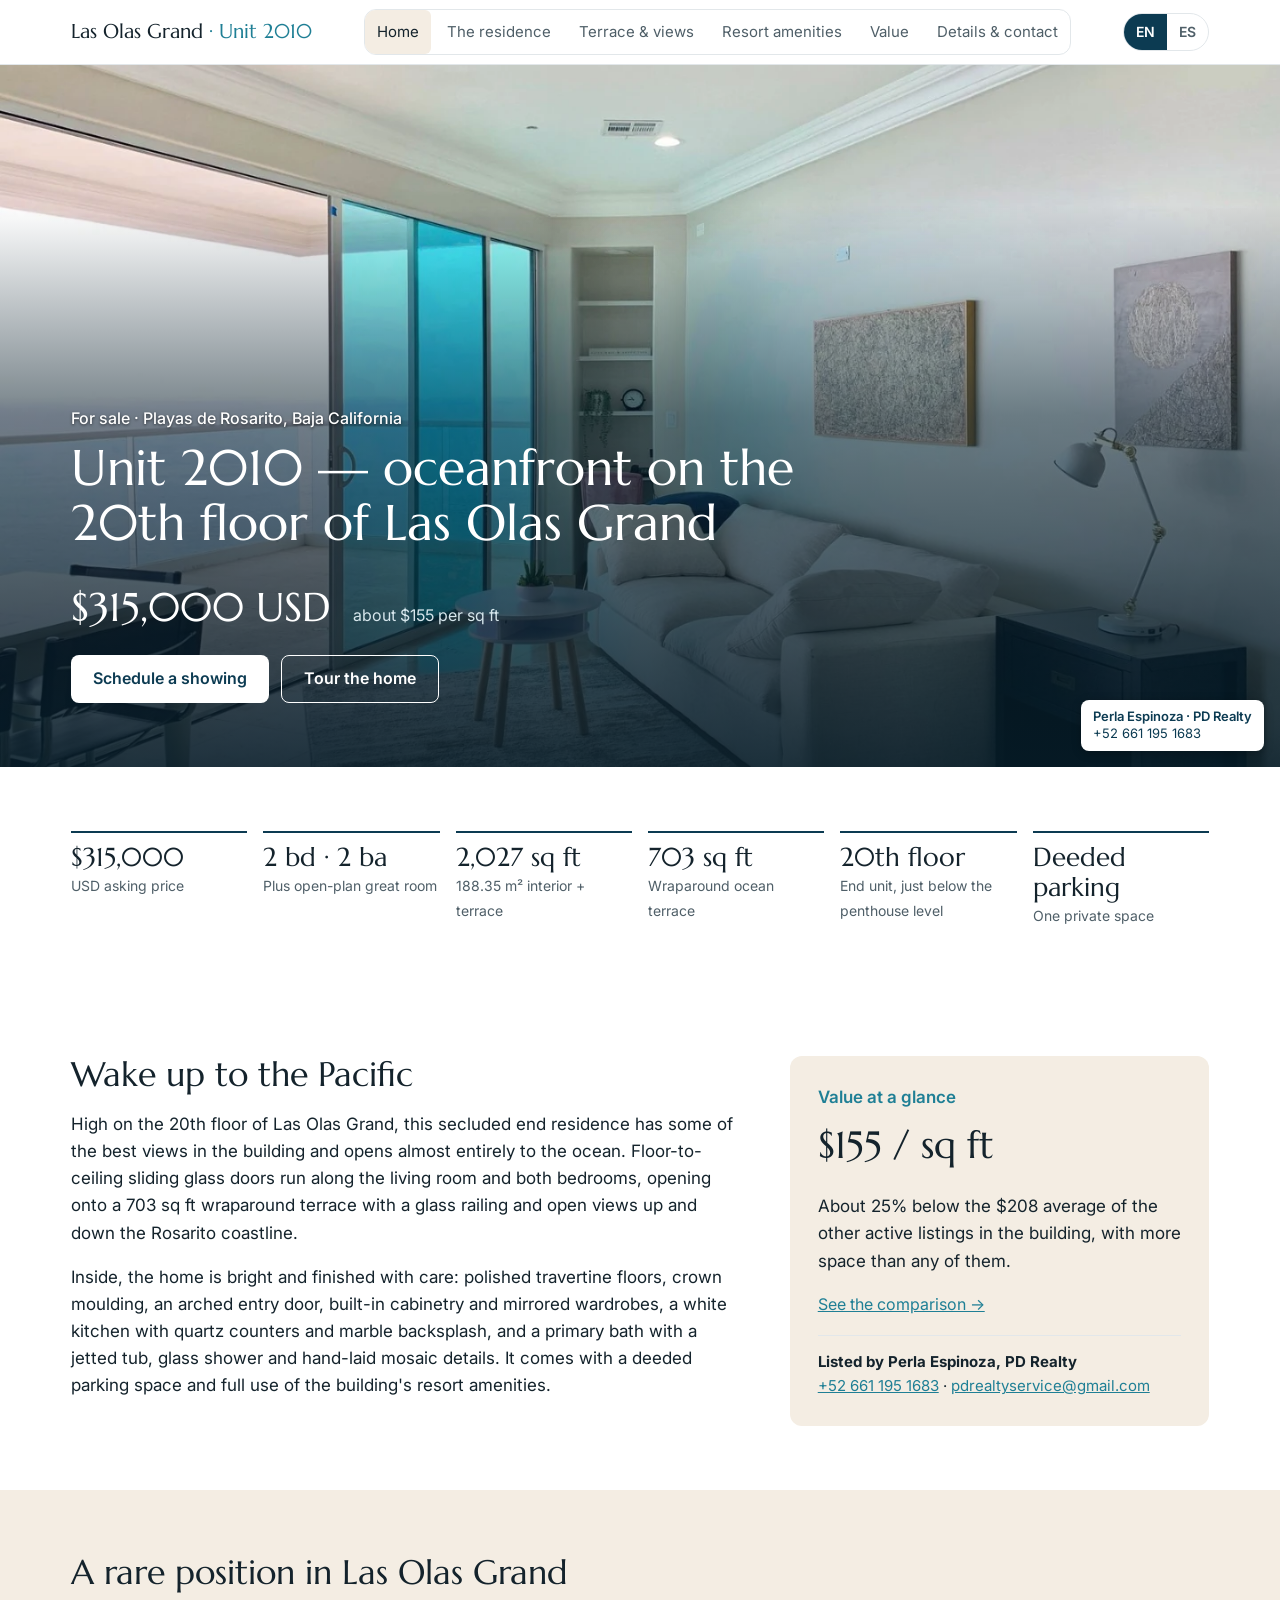
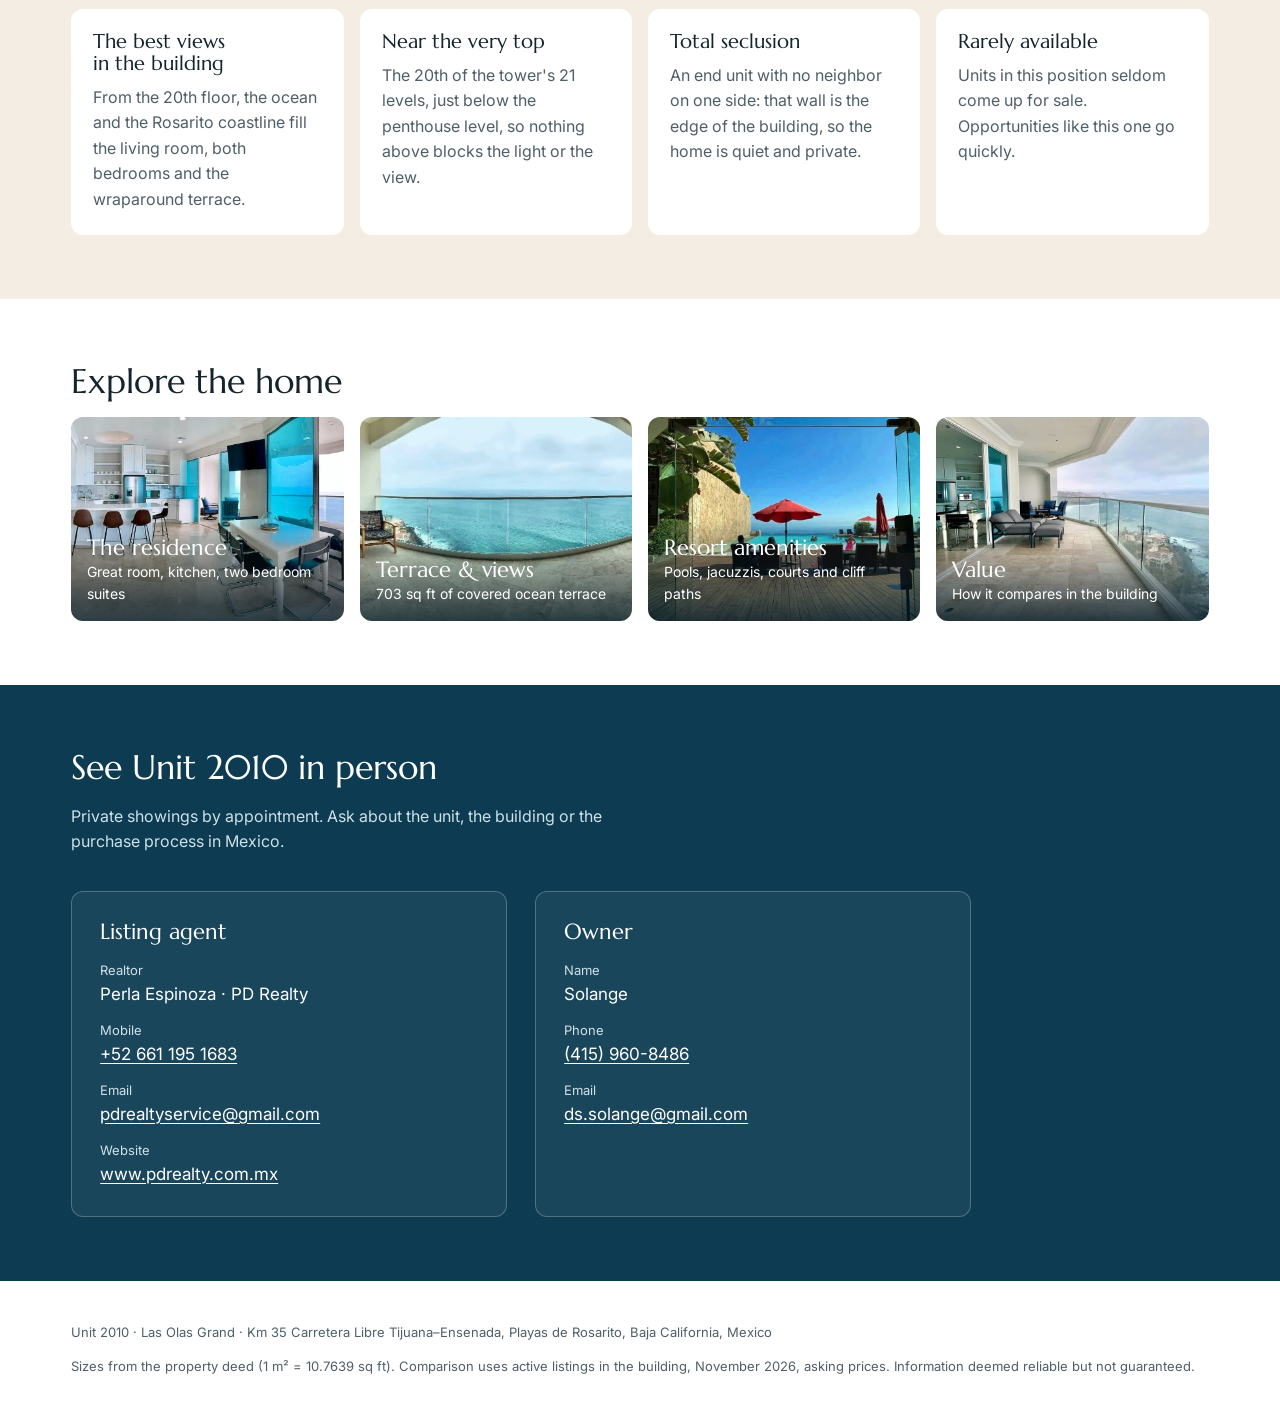
==== index.html @ a1545517 "Baseline: audited website, responsive design, galleries and SEO" ====
<!DOCTYPE html>
<html lang="en"><head><meta charset="utf-8"><meta name="viewport" content="width=device-width,initial-scale=1">
<title>Rosarito Oceanfront Condo for Sale | Las Olas Grand Unit 2010</title>
<meta name="description" content="Oceanfront condo for sale in Playas de Rosarito, Baja California. Unit 2010 has 2 bedrooms, 2 baths, and a 703 sq ft wraparound terrace. Asking $315,000 USD.">
<link rel="canonical" href="https://lasolasgrand2010.com/">
<link rel="alternate" hreflang="en" href="https://lasolasgrand2010.com/">
<link rel="alternate" hreflang="es" href="https://lasolasgrand2010.com/index-es.html">
<link rel="alternate" hreflang="x-default" href="https://lasolasgrand2010.com/">
<meta property="og:type" content="website">
<meta property="og:title" content="Rosarito Oceanfront Condo for Sale | Las Olas Grand Unit 2010">
<meta property="og:description" content="Oceanfront condo for sale in Playas de Rosarito, Baja California. Unit 2010 has 2 bedrooms, 2 baths, and a 703 sq ft wraparound terrace. Asking $315,000 USD.">
<meta property="og:url" content="https://lasolasgrand2010.com/">
<meta property="og:image" content="https://lasolasgrand2010.com/images/img_4748.jpg">
<meta property="og:image:width" content="1600">
<meta property="og:image:height" content="1200">
<meta property="og:image:alt" content="Living room with floor-to-ceiling sliding doors opening to the ocean terrace">
<meta property="og:locale" content="en_US">
<meta property="og:locale:alternate" content="es_MX">
<meta name="twitter:card" content="summary_large_image">
<meta name="twitter:title" content="Rosarito Oceanfront Condo for Sale | Las Olas Grand Unit 2010">
<meta name="twitter:description" content="Oceanfront condo for sale in Playas de Rosarito, Baja California. Unit 2010 has 2 bedrooms, 2 baths, and a 703 sq ft wraparound terrace. Asking $315,000 USD.">
<meta name="twitter:image" content="https://lasolasgrand2010.com/images/img_4748.jpg">
<meta name="twitter:image:alt" content="Living room with floor-to-ceiling sliding doors opening to the ocean terrace">
<script type="application/ld+json">
{
  "@context": "https://schema.org",
  "@graph": [
    {
      "@type": "RealEstateListing",
      "url": "https://lasolasgrand2010.com/",
      "inLanguage": "en",
      "name": "Rosarito Oceanfront Condo for Sale | Las Olas Grand Unit 2010",
      "description": "Oceanfront condo for sale in Playas de Rosarito, Baja California. Unit 2010 has 2 bedrooms, 2 baths, and a 703 sq ft wraparound terrace. Asking $315,000 USD.",
      "image": "https://lasolasgrand2010.com/images/img_4748.jpg",
      "about": {
        "@id": "https://lasolasgrand2010.com/#unit-2010"
      },
      "mainEntity": {
        "@id": "https://lasolasgrand2010.com/#sale-offer"
      }
    },
    {
      "@type": "Apartment",
      "@id": "https://lasolasgrand2010.com/#unit-2010",
      "name": "Las Olas Grand · Unit 2010",
      "address": {
        "@type": "PostalAddress",
        "streetAddress": "Km 35, Carretera Libre Tijuana–Ensenada",
        "addressLocality": "Playas de Rosarito",
        "addressRegion": "Baja California",
        "addressCountry": "MX"
      },
      "numberOfBedrooms": 2,
      "numberOfBathroomsTotal": 2,
      "floorLevel": "20",
      "image": "https://lasolasgrand2010.com/images/img_4748.jpg"
    },
    {
      "@type": "Offer",
      "@id": "https://lasolasgrand2010.com/#sale-offer",
      "price": 315000,
      "priceCurrency": "USD",
      "itemOffered": {
        "@id": "https://lasolasgrand2010.com/#unit-2010"
      }
    }
  ]
}
</script>
<link rel="preconnect" href="https://fonts.googleapis.com"><link rel="preconnect" href="https://fonts.gstatic.com" crossorigin>
<link href="https://fonts.googleapis.com/css2?family=Marcellus&family=Inter:wght@400;500;600&display=swap" rel="stylesheet">
<link rel="stylesheet" href="style.css"></head><body>
<header class="top"><div class="wrap bar"><a class="brand" href="index.html">Las Olas Grand <b>· Unit 2010</b></a>
<nav class="scroll"><a href="index.html" aria-current=page>Home</a><a href="residence.html">The residence</a><a href="terrace.html">Terrace & views</a><a href="resort.html">Resort amenities</a><a href="value.html">Value</a><a href="details.html">Details & contact</a></nav><div class="lang"><span aria-current="true">EN</span><a href="index-es.html" lang="es" hreflang="es">ES</a></div></div></header>
<main><section class="hero"><picture><source type="image/webp" srcset="images/responsive/img_4748-768.webp 768w, images/responsive/img_4748-1040.webp 1040w, images/responsive/img_4748-1440.webp 1440w, images/responsive/img_4748-1600.webp 1600w" sizes="max(100vw, min(104vh, 960px))"><img src="images/img_4748.jpg" alt="Living room with floor-to-ceiling sliding doors opening to the ocean terrace" width="1600" height="1200" fetchpriority="high"></picture>
<a class="badge" href="tel:+526611951683"><b>Perla Espinoza · PD Realty</b><span>+52 661 195 1683</span></a>
<div class="wrap htext"><p class="kicker">For sale · Playas de Rosarito, Baja California</p>
<h1>Unit 2010 — oceanfront on the 20th floor of Las Olas Grand</h1><p class="price">$315,000 USD <span>about $155 per sq ft</span></p>
<p class="cta"><a class="btn" href="#contact">Schedule a showing</a><a class="btn ghost" href="residence.html">Tour the home</a></p></div></section>
<section class="band"><div class="wrap"><div class="facts">
<div><b>$315,000</b><span>USD asking price</span></div><div><b>2 bd · 2 ba</b><span>Plus open-plan great room</span></div>
<div><b>2,027 sq ft</b><span>188.35 m² interior + terrace</span></div><div><b>703 sq ft</b><span>Wraparound ocean terrace</span></div>
<div><b>20th floor</b><span>End unit, just below the penthouse level</span></div><div><b>Deeded parking</b><span>One private space</span></div></div></div></section>
<section class="band"><div class="wrap two"><div><h2>Wake up to the Pacific</h2>
<p>High on the 20th floor of Las Olas Grand, this secluded end residence has some of the best views in the building and opens almost entirely to the ocean. Floor-to-ceiling sliding glass doors run along the living room and both bedrooms, opening onto a 703 sq ft wraparound terrace with a glass railing and open views up and down the Rosarito coastline.</p>
<p>Inside, the home is bright and finished with care: polished travertine floors, crown moulding, an arched entry door, built-in cabinetry and mirrored wardrobes, a white kitchen with quartz counters and marble backsplash, and a primary bath with a jetted tub, glass shower and hand-laid mosaic details. It comes with a deeded parking space and full use of the building's resort amenities.</p></div>
<aside class="value"><p class="k">Value at a glance</p><p class="big">$155 / sq ft</p><p>About 25% below the $208 average of the other active listings in the building, with more space than any of them.</p><a href="value.html">See the comparison →</a><p class="agent"><b>Listed by Perla Espinoza, PD Realty</b><br><a href="tel:+526611951683">+52 661 195 1683</a> · <a href="mailto:pdrealtyservice@gmail.com">pdrealtyservice@gmail.com</a></p></aside></div></section>
<section class="band alt"><div class="wrap"><h2>A rare position in Las Olas Grand</h2><div class="hl">
<article><h3>The best views in the building</h3><p>From the 20th floor, the ocean and the Rosarito coastline fill the living room, both bedrooms and the wraparound terrace.</p></article>
<article><h3>Near the very top</h3><p>The 20th of the tower's 21 levels, just below the penthouse level, so nothing above blocks the light or the view.</p></article>
<article><h3>Total seclusion</h3><p>An end unit with no neighbor on one side: that wall is the edge of the building, so the home is quiet and private.</p></article>
<article><h3>Rarely available</h3><p>Units in this position seldom come up for sale. Opportunities like this one go quickly.</p></article></div></div></section>
<section class="band"><div class="wrap"><h2>Explore the home</h2><div class="tiles">
<a class="tile" href="residence.html"><picture><source type="image/webp" srcset="images/responsive/airbnb-great-room-panorama-400.webp 400w, images/responsive/airbnb-great-room-panorama-768.webp 768w, images/responsive/airbnb-great-room-panorama-1040.webp 1040w, images/responsive/airbnb-great-room-panorama-1400.webp 1400w" sizes="(min-width: 1155px) calc((min(92vw, calc(1240px - 8vw)) - 48px) / 4 * 1.85), (min-width: 866px) calc((92vw - 32px) / 3 * 1.85), (min-width: 577px) calc((92vw - 16px) / 2 * 1.85), (max-width: 400px) calc((100vw - 32px) * 1.85), calc(92vw * 1.85)"><img src="images/airbnb-great-room-panorama.jpg" alt="" loading="lazy"></picture><span><b>The residence</b>Great room, kitchen, two bedroom suites</span></a>
<a class="tile" href="terrace.html"><picture><source type="image/webp" srcset="images/responsive/img_4654-400.webp 400w, images/responsive/img_4654-768.webp 768w, images/responsive/img_4654-1040.webp 1040w, images/responsive/img_4654-1440.webp 1440w" sizes="(min-width: 1155px) calc((min(92vw, calc(1240px - 8vw)) - 48px) / 4 * 1.85), (min-width: 866px) calc((92vw - 32px) / 3 * 1.85), (min-width: 577px) calc((92vw - 16px) / 2 * 1.85), (max-width: 400px) calc((100vw - 32px) * 1.85), calc(92vw * 1.85)"><img src="images/img_4654.jpg" alt="" loading="lazy"></picture><span><b>Terrace & views</b>703 sq ft of covered ocean terrace</span></a>
<a class="tile" href="resort.html"><picture><source type="image/webp" srcset="images/responsive/airbnb-pool-deck-400.webp 400w, images/responsive/airbnb-pool-deck-768.webp 768w, images/responsive/airbnb-pool-deck-1040.webp 1040w" sizes="auto, (min-width: 1155px) calc((min(92vw, calc(1240px - 8vw)) - 48px) / 4), (min-width: 866px) calc((92vw - 32px) / 3), (min-width: 577px) calc((92vw - 16px) / 2), (max-width: 400px) calc(100vw - 32px), 92vw"><img src="images/airbnb-pool-deck.jpg" alt="" loading="lazy"></picture><span><b>Resort amenities</b>Pools, jacuzzis, courts and cliff paths</span></a>
<a class="tile" href="value.html"><picture><source type="image/webp" srcset="images/responsive/img_4767-400.webp 400w, images/responsive/img_4767-768.webp 768w, images/responsive/img_4767-1040.webp 1040w" sizes="auto, (min-width: 1155px) calc((min(92vw, calc(1240px - 8vw)) - 48px) / 4), (min-width: 866px) calc((92vw - 32px) / 3), (min-width: 577px) calc((92vw - 16px) / 2), (max-width: 400px) calc(100vw - 32px), 92vw"><img src="images/img_4767.jpg" alt="" loading="lazy"></picture><span><b>Value</b>How it compares in the building</span></a></div></div></section></main>
<section class="band contact" id="contact" aria-labelledby="contact-title"><div class="wrap cbox">
<div><h2 id="contact-title">See Unit 2010 in person</h2><p>Private showings by appointment. Ask about the unit, the building or the purchase process in Mexico.</p></div>
<div class="who"><div class="cards"><h3 class="role">Listing agent</h3><p><span>Realtor</span>Perla Espinoza · PD Realty</p><p><span>Mobile</span><a href="tel:+526611951683">+52 661 195 1683</a></p>
<p><span>Email</span><a href="mailto:pdrealtyservice@gmail.com?subject=Las%20Olas%20Grand%20Unit%202010">pdrealtyservice@gmail.com</a></p><p><span>Website</span><a href="https://www.pdrealty.com.mx">www.pdrealty.com.mx</a></p></div>
<div class="cards"><h3 class="role">Owner</h3><p><span>Name</span>Solange</p><p><span>Phone</span><a href="tel:+14159608486">(415) 960-8486</a></p>
<p><span>Email</span><a href="mailto:ds.solange@gmail.com?subject=Las%20Olas%20Grand%20Unit%202010">ds.solange@gmail.com</a></p></div></div></div></section>
<footer class="foot"><div class="wrap"><p>Unit 2010 · Las Olas Grand · Km 35 Carretera Libre Tijuana–Ensenada, Playas de Rosarito, Baja California, Mexico</p>
<p>Sizes from the property deed (1 m² = 10.7639 sq ft). Comparison uses active listings in the building, November 2026, asking prices. Information deemed reliable but not guaranteed.</p></div></footer>
<div class="lb" id="lb" hidden><button class="x" aria-label="Close">×</button><button class="prev" aria-label="Previous photo">‹</button>
<figure><img alt=""><figcaption></figcaption></figure><button class="next" aria-label="Next photo">›</button></div>
<script src="site.js"></script></body></html>
---- style.css ----
/* VOICE calm coastal luxury · IDEA a printed resort brochure · PICTURE the owner's photos, full bleed
   COLOUR white, Pacific ink #0c3b52, sand #e8dccb, sea accent #1f7f95 · TYPE Marcellus + Inter · LAYOUT bands, galleries */
:root{color-scheme:light dark;--bg:light-dark(#fff,#0b1820);--ink:light-dark(#14232c,#e9eef0);--mute:light-dark(#4f5f68,#a9b8bf);
--deep:#0c3b52;--sea:light-dark(#1f7f95,#5fc0d4);--sand:light-dark(#f4ede3,#13262f);--line:light-dark(#e2e7ea,#23353f)}
:root[data-theme=light]{color-scheme:light}:root[data-theme=dark]{color-scheme:dark}
*{box-sizing:border-box;min-width:0}
body{margin:0;background:var(--bg);color:var(--ink);font:16px/1.6 Inter,system-ui,sans-serif;overflow-x:clip}
h1,h2,h3{font-family:Marcellus,Georgia,serif;font-weight:400;line-height:1.1;text-wrap:balance;margin:0 0 .5em}
h1{font-size:clamp(32px,5vw,50px)}h2{font-size:clamp(26px,3vw,34px)}h3{font-size:20px}
a{color:var(--sea)}img{display:block;max-width:100%}
.wrap{max-width:1240px;margin:0 auto;padding:0 max(4vw,16px)}.band{padding:clamp(32px,5vw,64px) 0}.alt{background:var(--sand)}
.top{position:sticky;top:0;z-index:5;background:color-mix(in srgb,var(--bg) 92%,transparent);backdrop-filter:blur(8px);border-bottom:1px solid var(--line)}
.bar{display:flex;flex-wrap:wrap;align-items:center;justify-content:space-between;gap:8px 24px;min-height:64px}
.brand{font-family:Marcellus,serif;font-size:20px;color:var(--ink);text-decoration:none}.brand b{font-weight:400;color:var(--sea)}
.lang{display:flex;border:1px solid var(--line);border-radius:999px;overflow:hidden;font-size:14px;font-weight:600}.lang a,.lang span{display:inline-flex;align-items:center;min-height:36px;padding:0 12px;text-decoration:none;color:var(--mute)}.lang span{background:var(--deep);color:#fff}.lang a:hover{color:var(--ink)}
nav{display:flex;gap:4px;overflow-x:auto}nav a{flex:none;padding:10px 12px;color:var(--mute);text-decoration:none;border-radius:6px;font-size:15px}
nav a[aria-current]{color:var(--ink);background:var(--sand)}nav a:hover{color:var(--ink)}
.hero{position:relative;min-height:min(78vh,720px);display:flex;align-items:flex-end;color:#fff}
.hero>picture{position:absolute;inset:0}
.hero>img,.hero>picture>img{position:absolute;inset:0;width:100%;height:100%;object-fit:cover}
.ph picture,.tile picture{display:block}
.tile picture{height:100%}
.hero::after{content:"";position:absolute;inset:0;background:linear-gradient(transparent 20%,rgba(6,28,40,.55) 50%,rgba(6,28,40,.9))}
.badge{position:absolute;right:16px;bottom:16px;z-index:2;background:#fff;color:#0c3b52;border-radius:8px;padding:8px 12px;font-size:13px;line-height:1.35;text-decoration:none;box-shadow:0 2px 10px rgba(0,0,0,.25)}.badge b{display:block;font-weight:600}.badge span{white-space:nowrap}
@media(max-width:600px){.badge{right:12px;bottom:12px;font-size:12px}}
.htext{position:relative;z-index:1;padding-bottom:48px;padding-right:240px;width:100%}@media(max-width:800px){.htext{padding-right:max(4vw,16px);padding-bottom:88px}}.kicker{margin:0 0 8px;color:#fff;font-weight:500;text-shadow:0 1px 3px rgba(0,0,0,.6)}
.price{font-family:Marcellus,serif;font-size:clamp(28px,4vw,40px);margin:.2em 0}.price span{font:16px Inter,sans-serif;color:#d6e6ec;margin-left:10px}
.cta{display:flex;flex-wrap:wrap;gap:12px}.btn{display:inline-flex;align-items:center;min-height:48px;padding:0 22px;border-radius:8px;background:#fff;color:var(--deep);font-weight:600;text-decoration:none}
.btn.ghost{background:transparent;color:#fff;border:1px solid #fff}
.facts,.kpis{display:grid;grid-template-columns:repeat(auto-fit,minmax(170px,1fr));gap:16px}
.facts div,.kpis div{border-top:2px solid var(--deep);padding-top:10px}.facts b,.kpis b{display:block;font-family:Marcellus,serif;font-weight:400;font-size:26px;line-height:1.15}
.facts span,.kpis span{color:var(--mute);font-size:14px}.kpis{margin-bottom:40px}.kpis .hot{border-color:var(--sea)}.kpis .hot b{color:var(--sea)}
.two{display:grid;grid-template-columns:minmax(0,1.6fr) minmax(0,1fr);gap:48px;align-items:start}
.two p{font-size:17px;max-width:68ch}.value{background:var(--sand);border-radius:12px;padding:28px}.value .k{margin:0;color:var(--sea);font-weight:600}
.value .agent{margin:18px 0 0;padding-top:14px;border-top:1px solid var(--line);font-size:15px}.value .big{font-family:Marcellus,serif;font-size:38px;margin:.1em 0}
.hl{display:grid;grid-template-columns:repeat(auto-fit,minmax(230px,1fr));gap:16px}.hl article{background:var(--bg);border-radius:12px;padding:22px}.hl p{margin:0;color:var(--mute)}
.tiles{display:grid;grid-template-columns:repeat(auto-fit,minmax(250px,1fr));gap:16px}
.tile{position:relative;display:block;border-radius:12px;overflow:hidden;color:#fff;text-decoration:none;aspect-ratio:4/3}
.tile img{width:100%;height:100%;object-fit:cover;transition:transform .5s}.tile:hover img{transform:scale(1.04)}
.tile span{position:absolute;inset:auto 0 0;padding:16px;background:linear-gradient(transparent,rgba(6,28,40,.85));font-size:14px}.tile b{display:block;font:22px Marcellus,serif}
.intro{background:var(--sand)}.lede{font-size:18px;color:var(--mute);max-width:70ch;margin:0 0 24px}
.ph{margin:0}.ph img{width:100%;aspect-ratio:4/3;object-fit:cover;border-radius:10px}.ph.wide img{aspect-ratio:21/9;margin-bottom:6px}
.ph figcaption{font-size:14px;color:var(--mute);padding:6px 2px 0}.ph.wide{margin-bottom:18px}
.grid{display:grid;grid-template-columns:repeat(auto-fill,minmax(260px,1fr));gap:18px}
.list{padding-left:20px;margin:0 0 24px}.list li{margin:6px 0}.cols{columns:2 260px}
.bars{background:var(--sand);border-radius:12px;padding:24px;margin-bottom:32px}
.brow{display:grid;grid-template-columns:130px minmax(0,1fr) 80px;align-items:center;gap:12px;margin:8px 0}
.track{height:24px}.track i{display:block;height:100%;border-radius:0 6px 6px 0;background:light-dark(#b9c6cd,#4b5d66)}
.me .track i{background:var(--sea)}.me .bl,.me .bv{font-weight:600}.bv{text-align:right;white-space:nowrap}
table{width:100%;border-collapse:collapse;min-width:720px}th,td{padding:11px 12px;border-bottom:1px solid var(--line);text-align:left;vertical-align:top}
th{font-size:13px;color:var(--mute);font-weight:600}.n{text-align:right;white-space:nowrap}tr.me td{background:var(--sand);font-weight:600}tr.avg td{font-weight:600;border-top:2px solid var(--line)}
.scroll{overflow-x:auto;border:1px solid var(--line);border-radius:12px}.note{font-size:13px;color:var(--mute)}
.specs{display:grid;grid-template-columns:repeat(auto-fit,minmax(min(300px,100%),1fr));gap:48px}
.specs dt,.specs dd{overflow-wrap:anywhere}
@media(max-width:350px){
  .specs dl{grid-template-columns:fit-content(42%) minmax(0,1fr)}
}
dl{display:grid;grid-template-columns:auto 1fr;gap:10px 20px;margin:0}dt{color:var(--mute)}dd{margin:0;font-weight:500}
.contact {
  background: var(--deep);
  color: #fff;
  scroll-margin-top: 10rem;
}
.contact a {
  color: inherit;
  overflow-wrap: anywhere;
  text-underline-offset: .15em;
}
.cbox {
  display: grid;
  gap: clamp(24px, 4vw, 36px);
}
.cbox > div:first-child p {
  color: #cfe1e8;
  max-width: 56ch;
  margin: 0;
}
.who {
  display: grid;
  grid-template-columns: minmax(0, 1fr);
  gap: clamp(16px, 3vw, 28px);
  max-width: 900px;
}
.cards {
  display: grid;
  align-content: start;
  gap: 12px;
  padding: clamp(18px, 3vw, 28px);
  background: rgba(255, 255, 255, .06);
  border: 1px solid rgba(255, 255, 255, .24);
  border-radius: 12px;
}
.cards .role {
  color: inherit;
  font-size: 22px;
  margin: 0 0 4px;
}
.cards p {
  margin: 0;
  font-size: 17px;
}
.cards span {
  display: block;
  color: #cfe1e8;
  font-size: 13px;
}
@media (min-width: 700px) {
  .who { grid-template-columns: repeat(2, minmax(0, 1fr)); }
}
.foot{padding:28px 0;font-size:13px;color:var(--mute)}
.lb{position:fixed;inset:0;z-index:20;background:rgba(4,14,20,.94);display:grid;grid-template-columns:56px minmax(0,1fr) 56px;align-items:center}
dialog.lb{width:100%;height:100%;max-width:none;max-height:none;margin:0;padding:0;border:0}
dialog.lb::backdrop{background:transparent}
.lb[hidden],dialog.lb:not([open]){display:none}.lb figure{margin:0;text-align:center}.lb img{max-height:82vh;margin:auto;border-radius:6px}.lb figcaption{color:#dbe7ec;padding:10px}
.lb button{background:none;border:0;color:#fff;font-size:40px;min-height:56px;cursor:pointer}.lb .x{position:absolute;top:8px;right:12px}
button:focus-visible,a:focus-visible{outline:3px solid var(--sea);outline-offset:2px}
@media(max-width:800px){.two{grid-template-columns:1fr}.brow{grid-template-columns:96px minmax(0,1fr) 72px}.ph.wide img{aspect-ratio:4/3}}
@media(prefers-reduced-motion:reduce){.tile img{transition:none}}
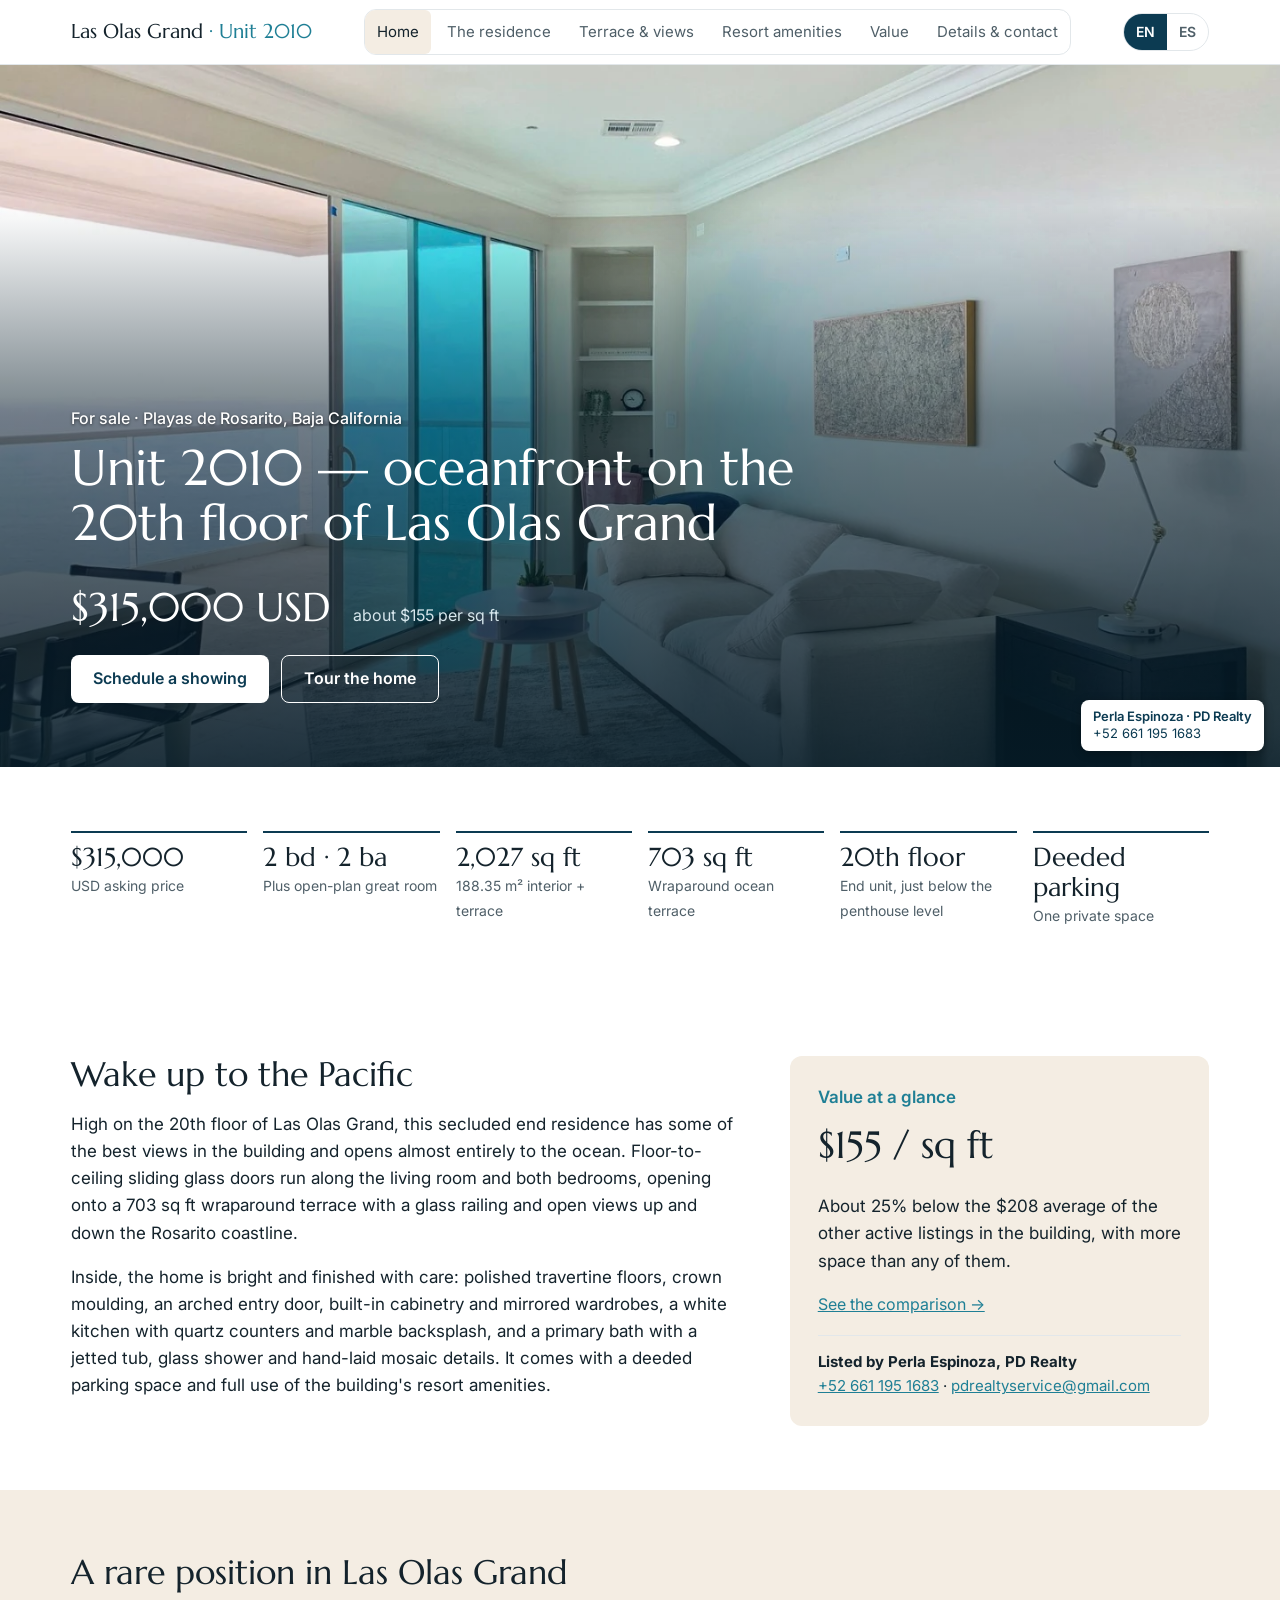
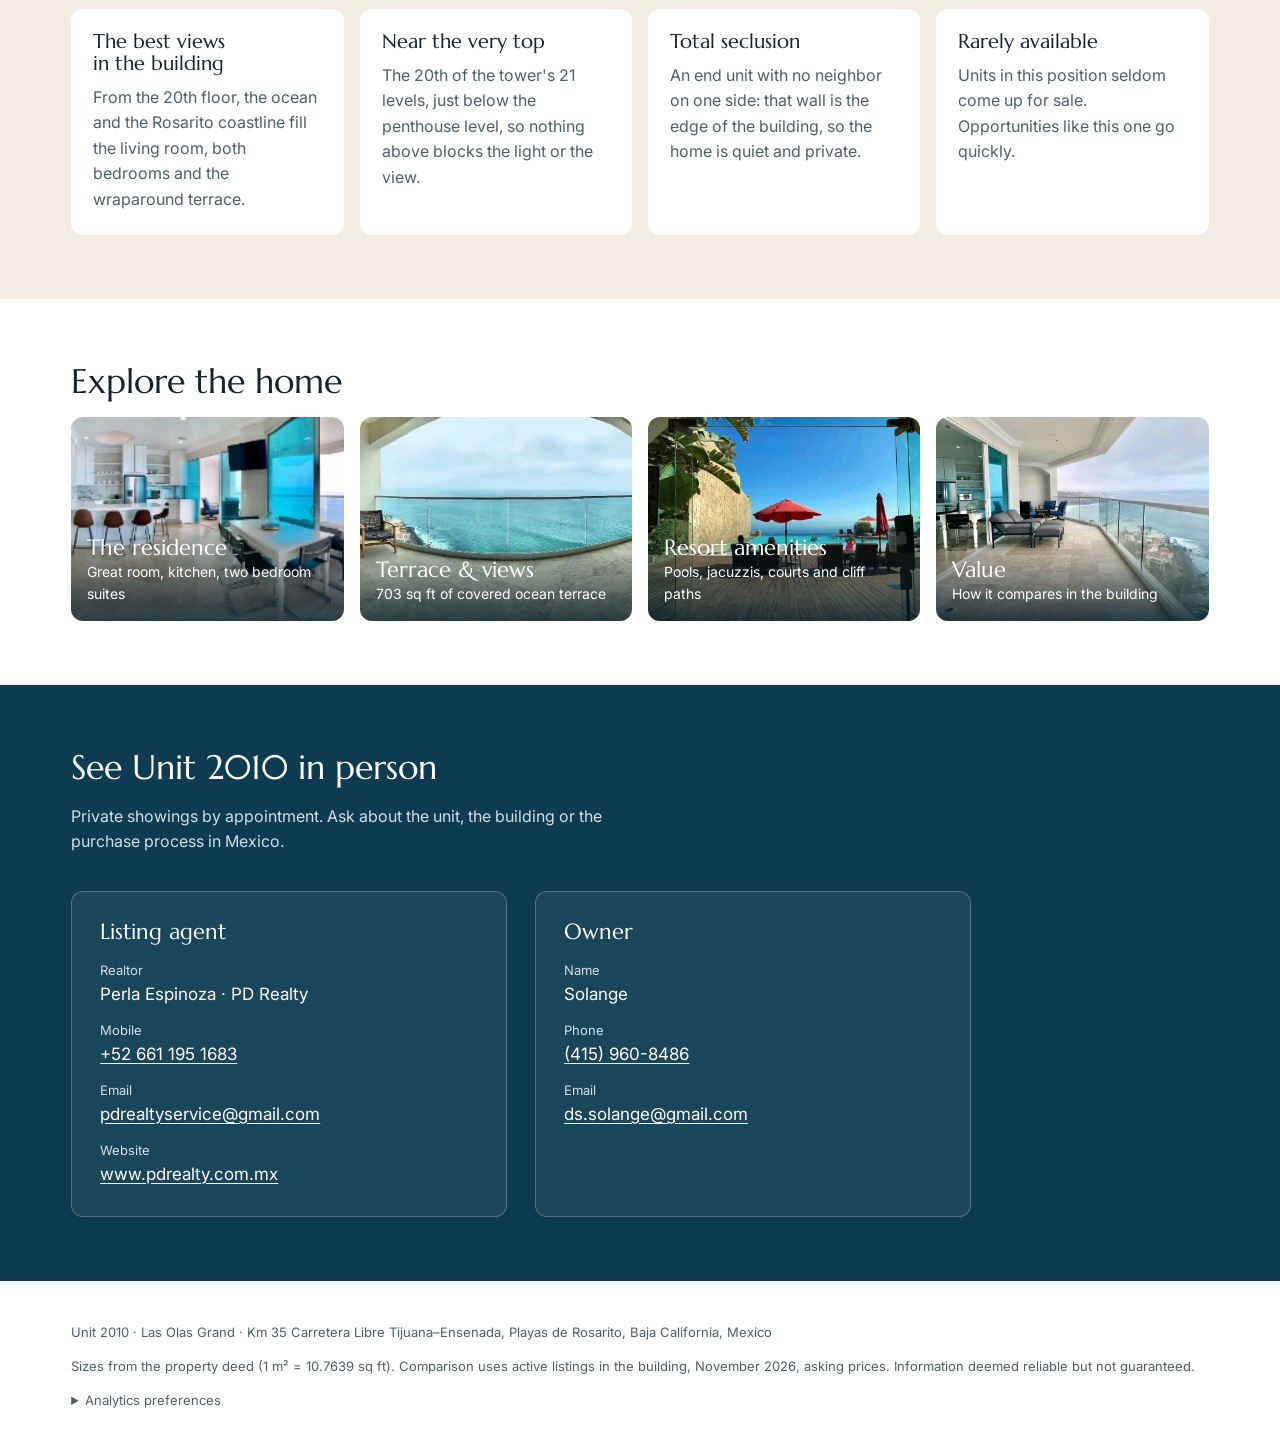
==== commit 629c97c8: "Add GA4 tracking and buyer interaction analytics" ====
--- a/index.html
+++ b/index.html
@@ -69,14 +69,14 @@
 </script>
 <link rel="preconnect" href="https://fonts.googleapis.com"><link rel="preconnect" href="https://fonts.gstatic.com" crossorigin>
 <link href="https://fonts.googleapis.com/css2?family=Marcellus&family=Inter:wght@400;500;600&display=swap" rel="stylesheet">
-<link rel="stylesheet" href="style.css"></head><body>
+<link rel="stylesheet" href="style.css?v=20261124"></head><body>
 <header class="top"><div class="wrap bar"><a class="brand" href="index.html">Las Olas Grand <b>· Unit 2010</b></a>
-<nav class="scroll"><a href="index.html" aria-current=page>Home</a><a href="residence.html">The residence</a><a href="terrace.html">Terrace & views</a><a href="resort.html">Resort amenities</a><a href="value.html">Value</a><a href="details.html">Details & contact</a></nav><div class="lang"><span aria-current="true">EN</span><a href="index-es.html" lang="es" hreflang="es">ES</a></div></div></header>
+<nav class="scroll"><a href="index.html" aria-current=page>Home</a><a href="residence.html">The residence</a><a href="terrace.html">Terrace & views</a><a href="resort.html">Resort amenities</a><a href="value.html">Value</a><a href="details.html" data-showing-cta="details_contact">Details & contact</a></nav><div class="lang"><span aria-current="true">EN</span><a href="index-es.html" lang="es" hreflang="es">ES</a></div></div></header>
 <main><section class="hero"><picture><source type="image/webp" srcset="images/responsive/img_4748-768.webp 768w, images/responsive/img_4748-1040.webp 1040w, images/responsive/img_4748-1440.webp 1440w, images/responsive/img_4748-1600.webp 1600w" sizes="max(100vw, min(104vh, 960px))"><img src="images/img_4748.jpg" alt="Living room with floor-to-ceiling sliding doors opening to the ocean terrace" width="1600" height="1200" fetchpriority="high"></picture>
-<a class="badge" href="tel:+526611951683"><b>Perla Espinoza · PD Realty</b><span>+52 661 195 1683</span></a>
+<a class="badge" href="tel:+526611951683" data-contact-role="agent" data-contact-method="phone"><b>Perla Espinoza · PD Realty</b><span>+52 661 195 1683</span></a>
 <div class="wrap htext"><p class="kicker">For sale · Playas de Rosarito, Baja California</p>
 <h1>Unit 2010 — oceanfront on the 20th floor of Las Olas Grand</h1><p class="price">$315,000 USD <span>about $155 per sq ft</span></p>
-<p class="cta"><a class="btn" href="#contact">Schedule a showing</a><a class="btn ghost" href="residence.html">Tour the home</a></p></div></section>
+<p class="cta"><a class="btn" href="#contact" data-showing-cta="schedule_showing">Schedule a showing</a><a class="btn ghost" href="residence.html">Tour the home</a></p></div></section>
 <section class="band"><div class="wrap"><div class="facts">
 <div><b>$315,000</b><span>USD asking price</span></div><div><b>2 bd · 2 ba</b><span>Plus open-plan great room</span></div>
 <div><b>2,027 sq ft</b><span>188.35 m² interior + terrace</span></div><div><b>703 sq ft</b><span>Wraparound ocean terrace</span></div>
@@ -84,7 +84,7 @@
 <section class="band"><div class="wrap two"><div><h2>Wake up to the Pacific</h2>
 <p>High on the 20th floor of Las Olas Grand, this secluded end residence has some of the best views in the building and opens almost entirely to the ocean. Floor-to-ceiling sliding glass doors run along the living room and both bedrooms, opening onto a 703 sq ft wraparound terrace with a glass railing and open views up and down the Rosarito coastline.</p>
 <p>Inside, the home is bright and finished with care: polished travertine floors, crown moulding, an arched entry door, built-in cabinetry and mirrored wardrobes, a white kitchen with quartz counters and marble backsplash, and a primary bath with a jetted tub, glass shower and hand-laid mosaic details. It comes with a deeded parking space and full use of the building's resort amenities.</p></div>
-<aside class="value"><p class="k">Value at a glance</p><p class="big">$155 / sq ft</p><p>About 25% below the $208 average of the other active listings in the building, with more space than any of them.</p><a href="value.html">See the comparison →</a><p class="agent"><b>Listed by Perla Espinoza, PD Realty</b><br><a href="tel:+526611951683">+52 661 195 1683</a> · <a href="mailto:pdrealtyservice@gmail.com">pdrealtyservice@gmail.com</a></p></aside></div></section>
+<aside class="value"><p class="k">Value at a glance</p><p class="big">$155 / sq ft</p><p>About 25% below the $208 average of the other active listings in the building, with more space than any of them.</p><a href="value.html">See the comparison →</a><p class="agent"><b>Listed by Perla Espinoza, PD Realty</b><br><a href="tel:+526611951683" data-contact-role="agent" data-contact-method="phone">+52 661 195 1683</a> · <a href="mailto:pdrealtyservice@gmail.com" data-contact-role="agent" data-contact-method="email">pdrealtyservice@gmail.com</a></p></aside></div></section>
 <section class="band alt"><div class="wrap"><h2>A rare position in Las Olas Grand</h2><div class="hl">
 <article><h3>The best views in the building</h3><p>From the 20th floor, the ocean and the Rosarito coastline fill the living room, both bedrooms and the wraparound terrace.</p></article>
 <article><h3>Near the very top</h3><p>The 20th of the tower's 21 levels, just below the penthouse level, so nothing above blocks the light or the view.</p></article>
@@ -97,12 +97,12 @@
 <a class="tile" href="value.html"><picture><source type="image/webp" srcset="images/responsive/img_4767-400.webp 400w, images/responsive/img_4767-768.webp 768w, images/responsive/img_4767-1040.webp 1040w" sizes="auto, (min-width: 1155px) calc((min(92vw, calc(1240px - 8vw)) - 48px) / 4), (min-width: 866px) calc((92vw - 32px) / 3), (min-width: 577px) calc((92vw - 16px) / 2), (max-width: 400px) calc(100vw - 32px), 92vw"><img src="images/img_4767.jpg" alt="" loading="lazy"></picture><span><b>Value</b>How it compares in the building</span></a></div></div></section></main>
 <section class="band contact" id="contact" aria-labelledby="contact-title"><div class="wrap cbox">
 <div><h2 id="contact-title">See Unit 2010 in person</h2><p>Private showings by appointment. Ask about the unit, the building or the purchase process in Mexico.</p></div>
-<div class="who"><div class="cards"><h3 class="role">Listing agent</h3><p><span>Realtor</span>Perla Espinoza · PD Realty</p><p><span>Mobile</span><a href="tel:+526611951683">+52 661 195 1683</a></p>
-<p><span>Email</span><a href="mailto:pdrealtyservice@gmail.com?subject=Las%20Olas%20Grand%20Unit%202010">pdrealtyservice@gmail.com</a></p><p><span>Website</span><a href="https://www.pdrealty.com.mx">www.pdrealty.com.mx</a></p></div>
-<div class="cards"><h3 class="role">Owner</h3><p><span>Name</span>Solange</p><p><span>Phone</span><a href="tel:+14159608486">(415) 960-8486</a></p>
-<p><span>Email</span><a href="mailto:ds.solange@gmail.com?subject=Las%20Olas%20Grand%20Unit%202010">ds.solange@gmail.com</a></p></div></div></div></section>
+<div class="who"><div class="cards"><h3 class="role">Listing agent</h3><p><span>Realtor</span>Perla Espinoza · PD Realty</p><p><span>Mobile</span><a href="tel:+526611951683" data-contact-role="agent" data-contact-method="phone">+52 661 195 1683</a></p>
+<p><span>Email</span><a href="mailto:pdrealtyservice@gmail.com?subject=Las%20Olas%20Grand%20Unit%202010" data-contact-role="agent" data-contact-method="email">pdrealtyservice@gmail.com</a></p><p><span>Website</span><a href="https://www.pdrealty.com.mx" data-contact-role="agent" data-contact-method="website">www.pdrealty.com.mx</a></p></div>
+<div class="cards"><h3 class="role">Owner</h3><p><span>Name</span>Solange</p><p><span>Phone</span><a href="tel:+14159608486" data-contact-role="owner" data-contact-method="phone">(415) 960-8486</a></p>
+<p><span>Email</span><a href="mailto:ds.solange@gmail.com?subject=Las%20Olas%20Grand%20Unit%202010" data-contact-role="owner" data-contact-method="email">ds.solange@gmail.com</a></p></div></div></div></section>
 <footer class="foot"><div class="wrap"><p>Unit 2010 · Las Olas Grand · Km 35 Carretera Libre Tijuana–Ensenada, Playas de Rosarito, Baja California, Mexico</p>
 <p>Sizes from the property deed (1 m² = 10.7639 sq ft). Comparison uses active listings in the building, November 2026, asking prices. Information deemed reliable but not guaranteed.</p></div></footer>
 <div class="lb" id="lb" hidden><button class="x" aria-label="Close">×</button><button class="prev" aria-label="Previous photo">‹</button>
 <figure><img alt=""><figcaption></figcaption></figure><button class="next" aria-label="Next photo">›</button></div>
-<script src="site.js"></script></body></html>+<script src="site.js"></script><script src="analytics.js" defer></script></body></html>
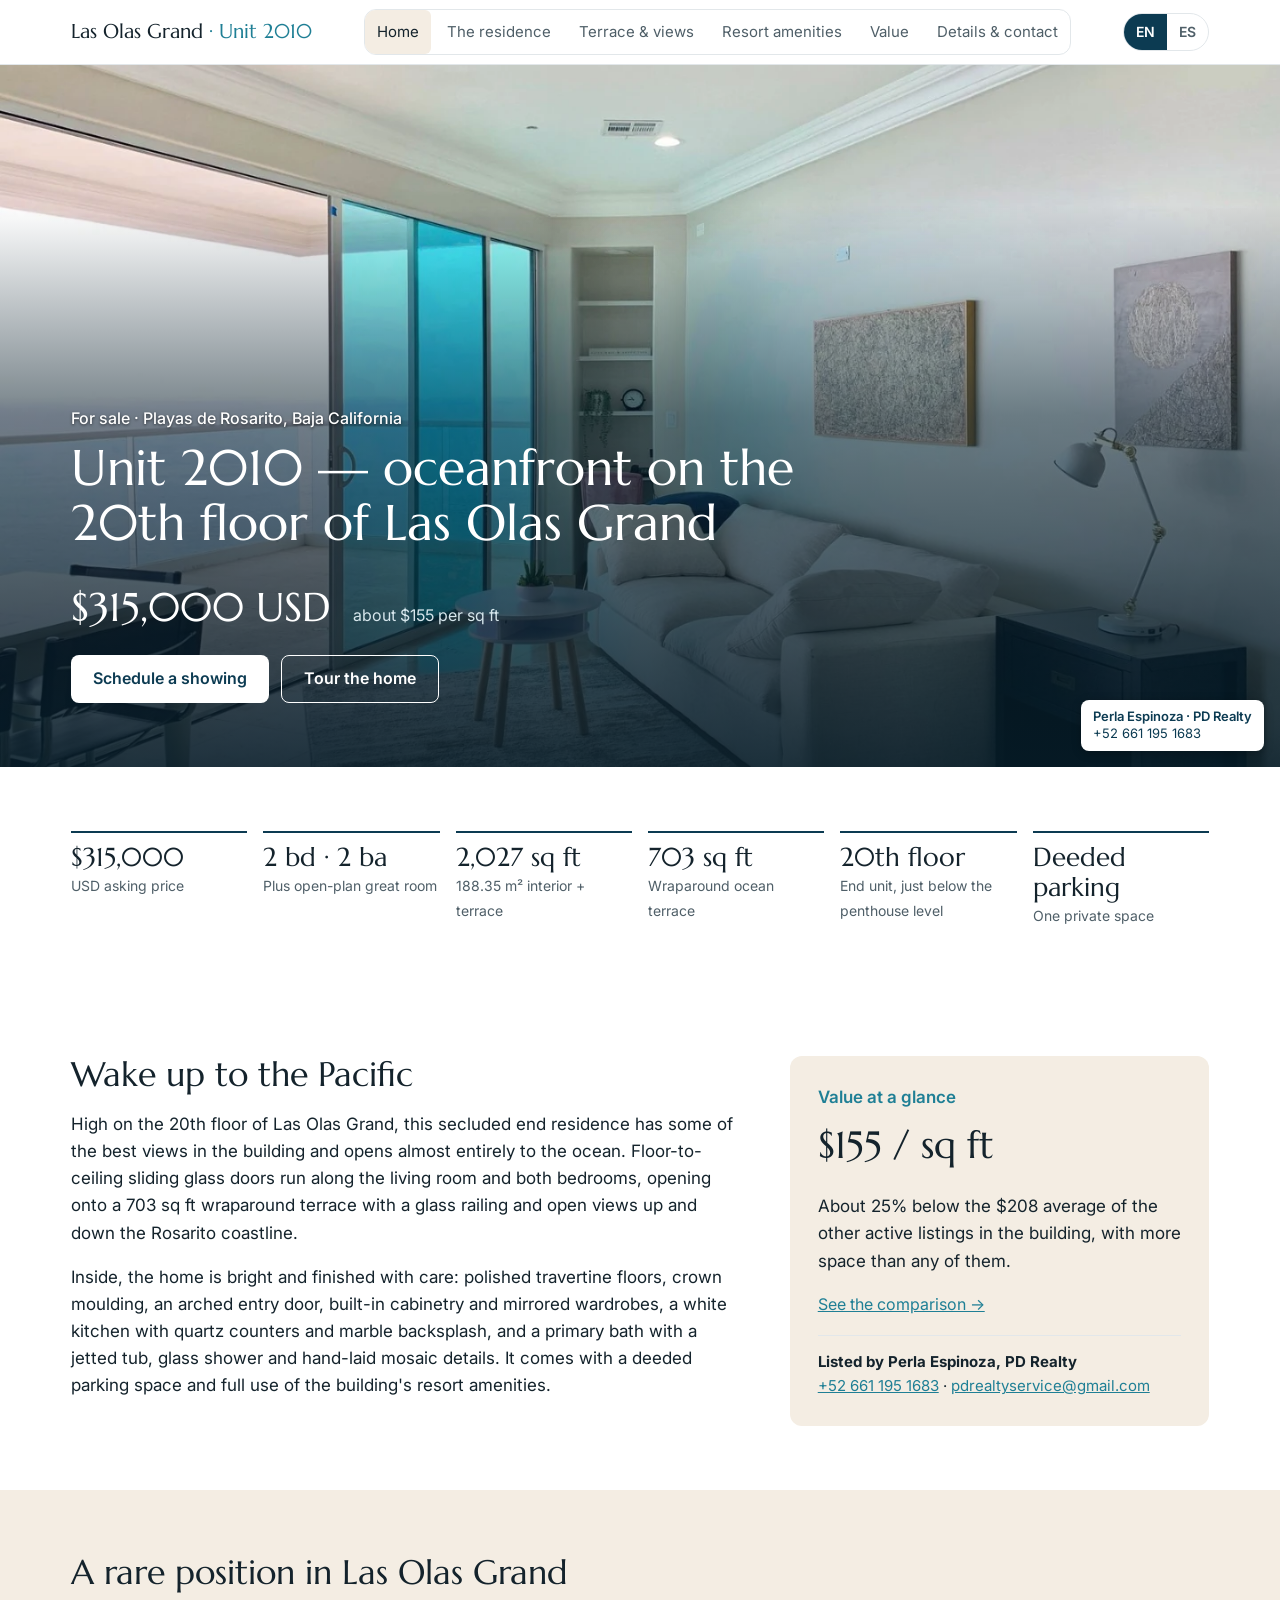
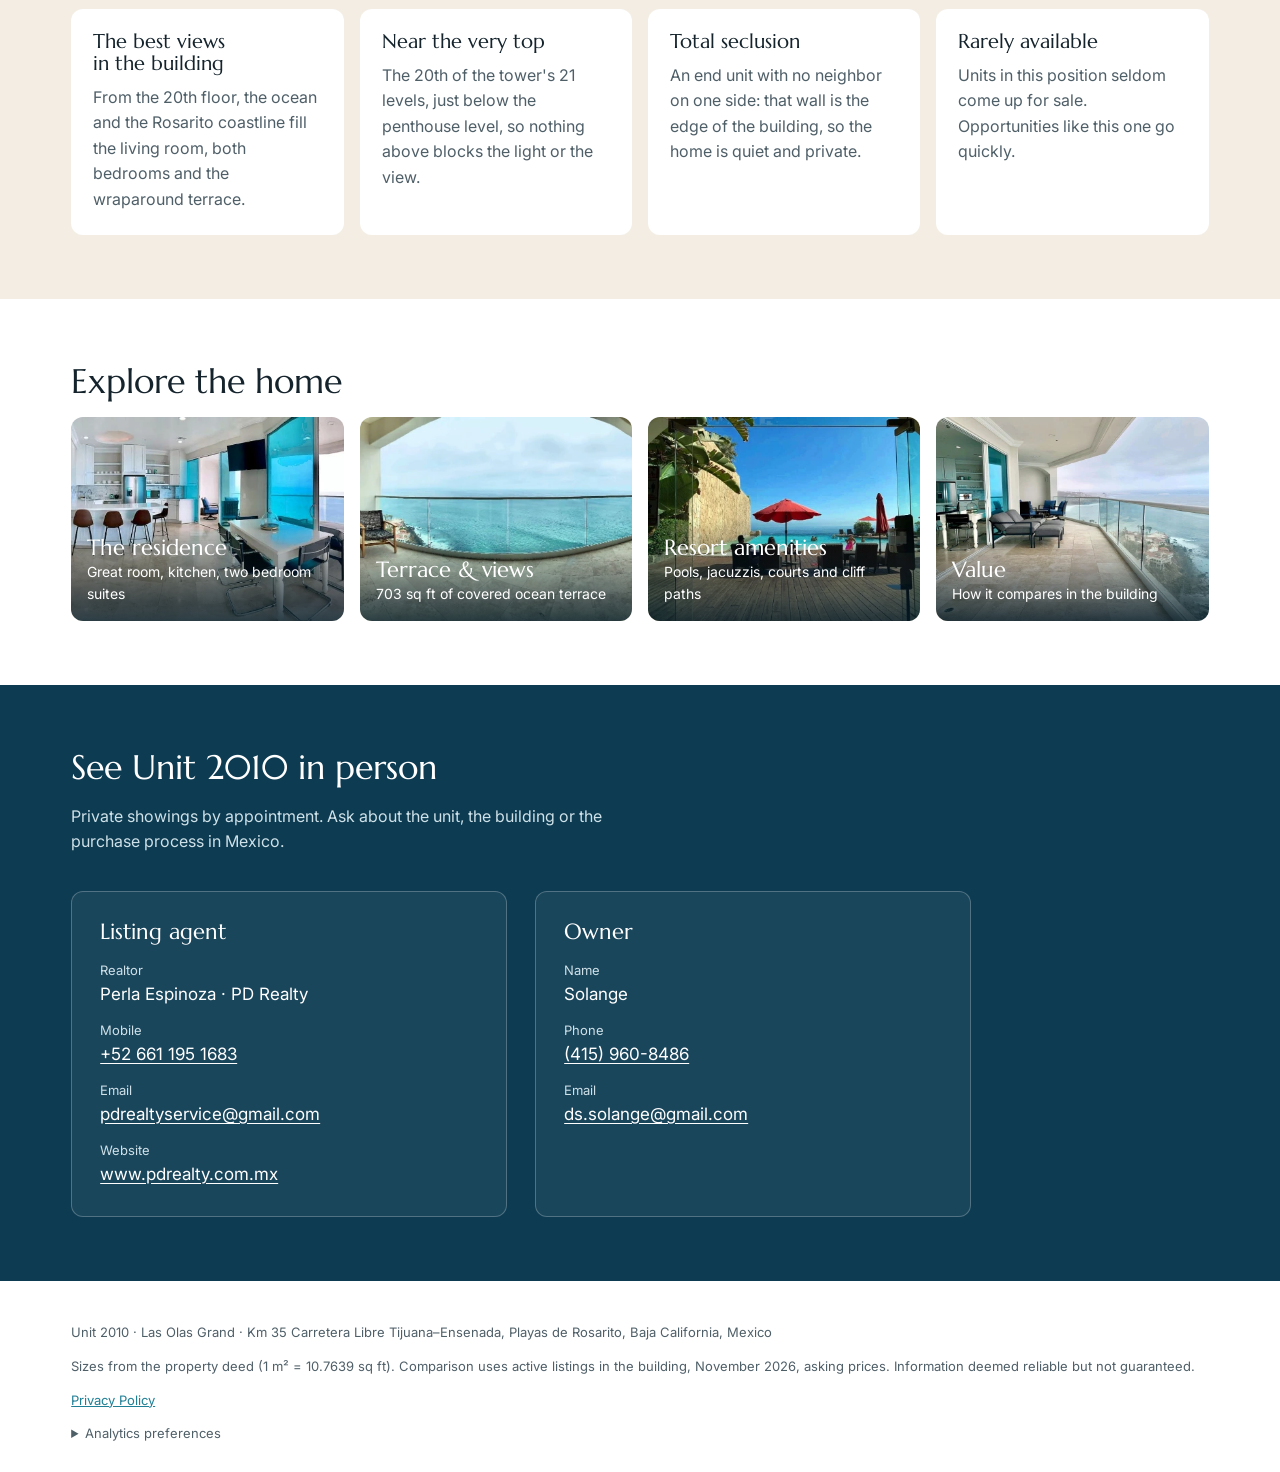
==== commit 4175f983: "Finalize GA4 analytics, consent and bilingual privacy policies" ====
--- a/index.html
+++ b/index.html
@@ -102,7 +102,8 @@
 <div class="cards"><h3 class="role">Owner</h3><p><span>Name</span>Solange</p><p><span>Phone</span><a href="tel:+14159608486" data-contact-role="owner" data-contact-method="phone">(415) 960-8486</a></p>
 <p><span>Email</span><a href="mailto:ds.solange@gmail.com?subject=Las%20Olas%20Grand%20Unit%202010" data-contact-role="owner" data-contact-method="email">ds.solange@gmail.com</a></p></div></div></div></section>
 <footer class="foot"><div class="wrap"><p>Unit 2010 · Las Olas Grand · Km 35 Carretera Libre Tijuana–Ensenada, Playas de Rosarito, Baja California, Mexico</p>
-<p>Sizes from the property deed (1 m² = 10.7639 sq ft). Comparison uses active listings in the building, November 2026, asking prices. Information deemed reliable but not guaranteed.</p></div></footer>
+<p>Sizes from the property deed (1 m² = 10.7639 sq ft). Comparison uses active listings in the building, November 2026, asking prices. Information deemed reliable but not guaranteed.</p>
+<p><a href="privacy.html">Privacy Policy</a></p></div></footer>
 <div class="lb" id="lb" hidden><button class="x" aria-label="Close">×</button><button class="prev" aria-label="Previous photo">‹</button>
 <figure><img alt=""><figcaption></figcaption></figure><button class="next" aria-label="Next photo">›</button></div>
 <script src="site.js"></script><script src="analytics.js" defer></script></body></html>
